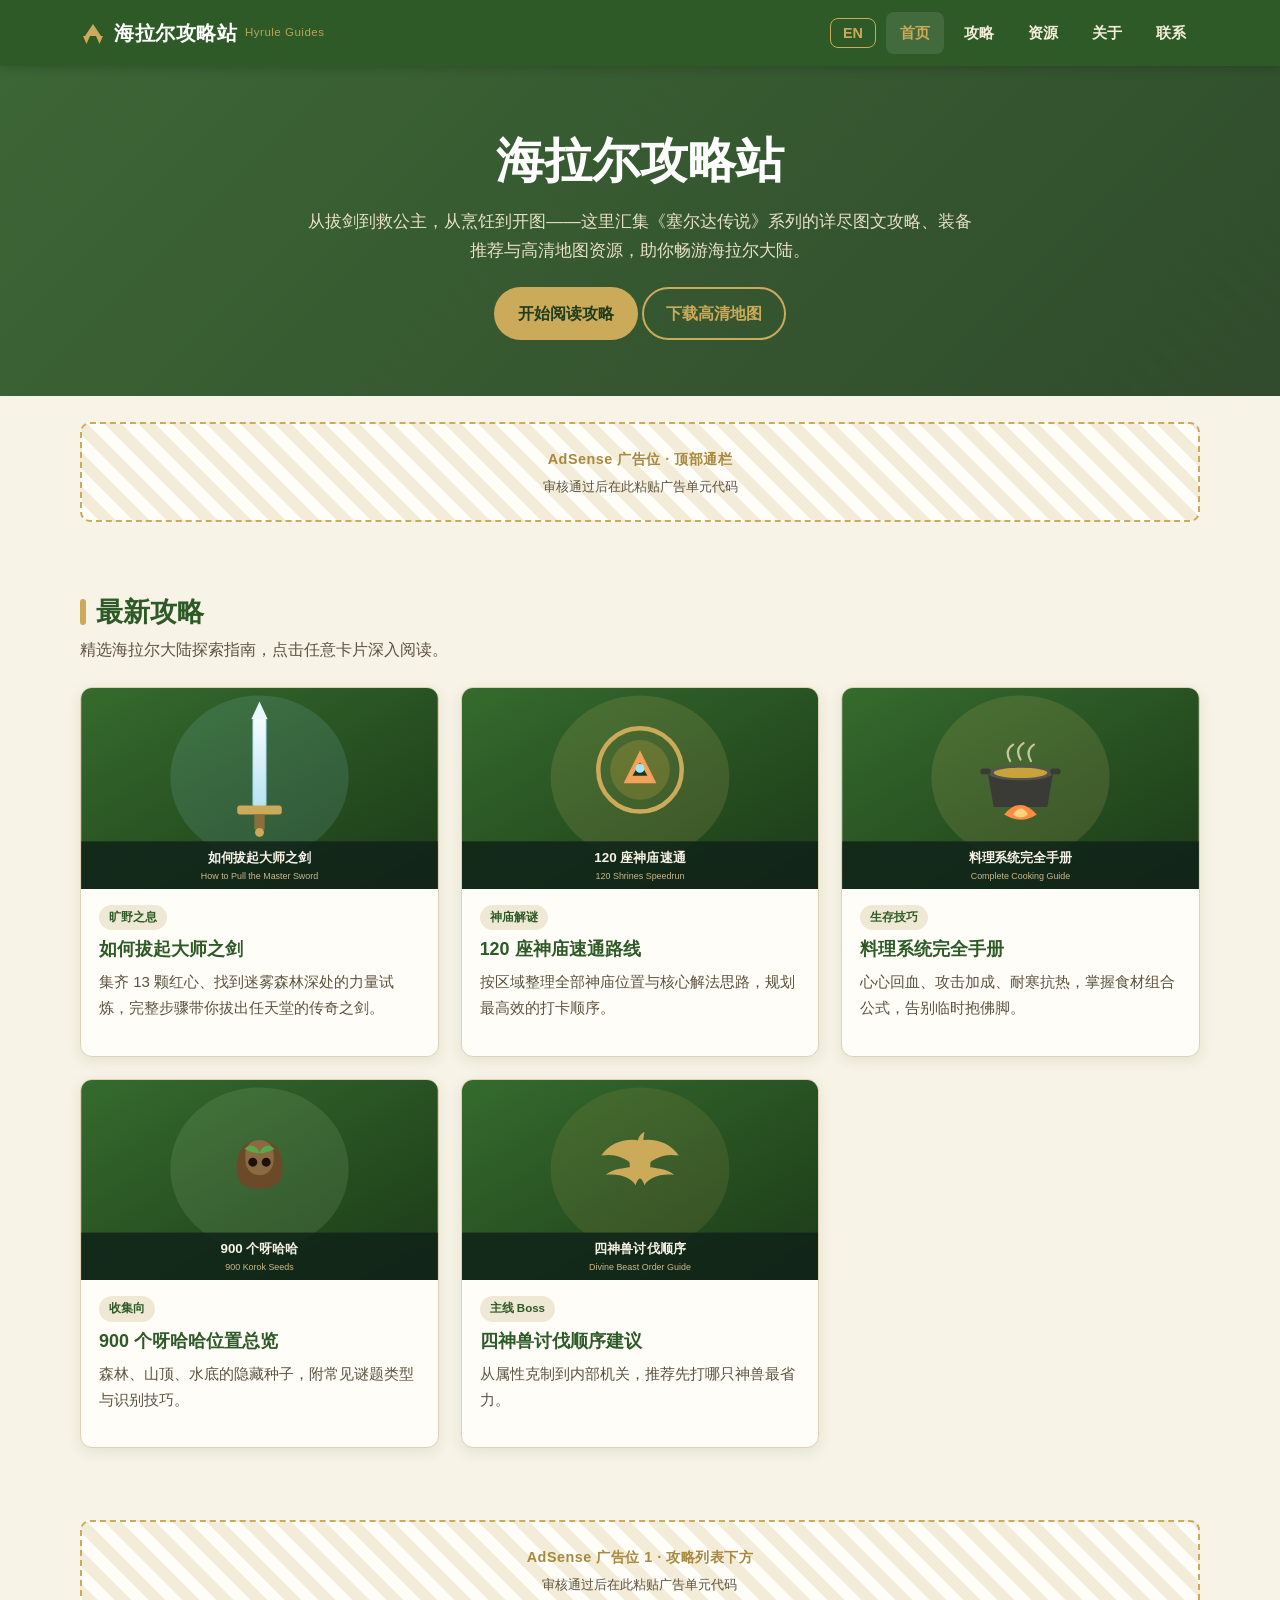
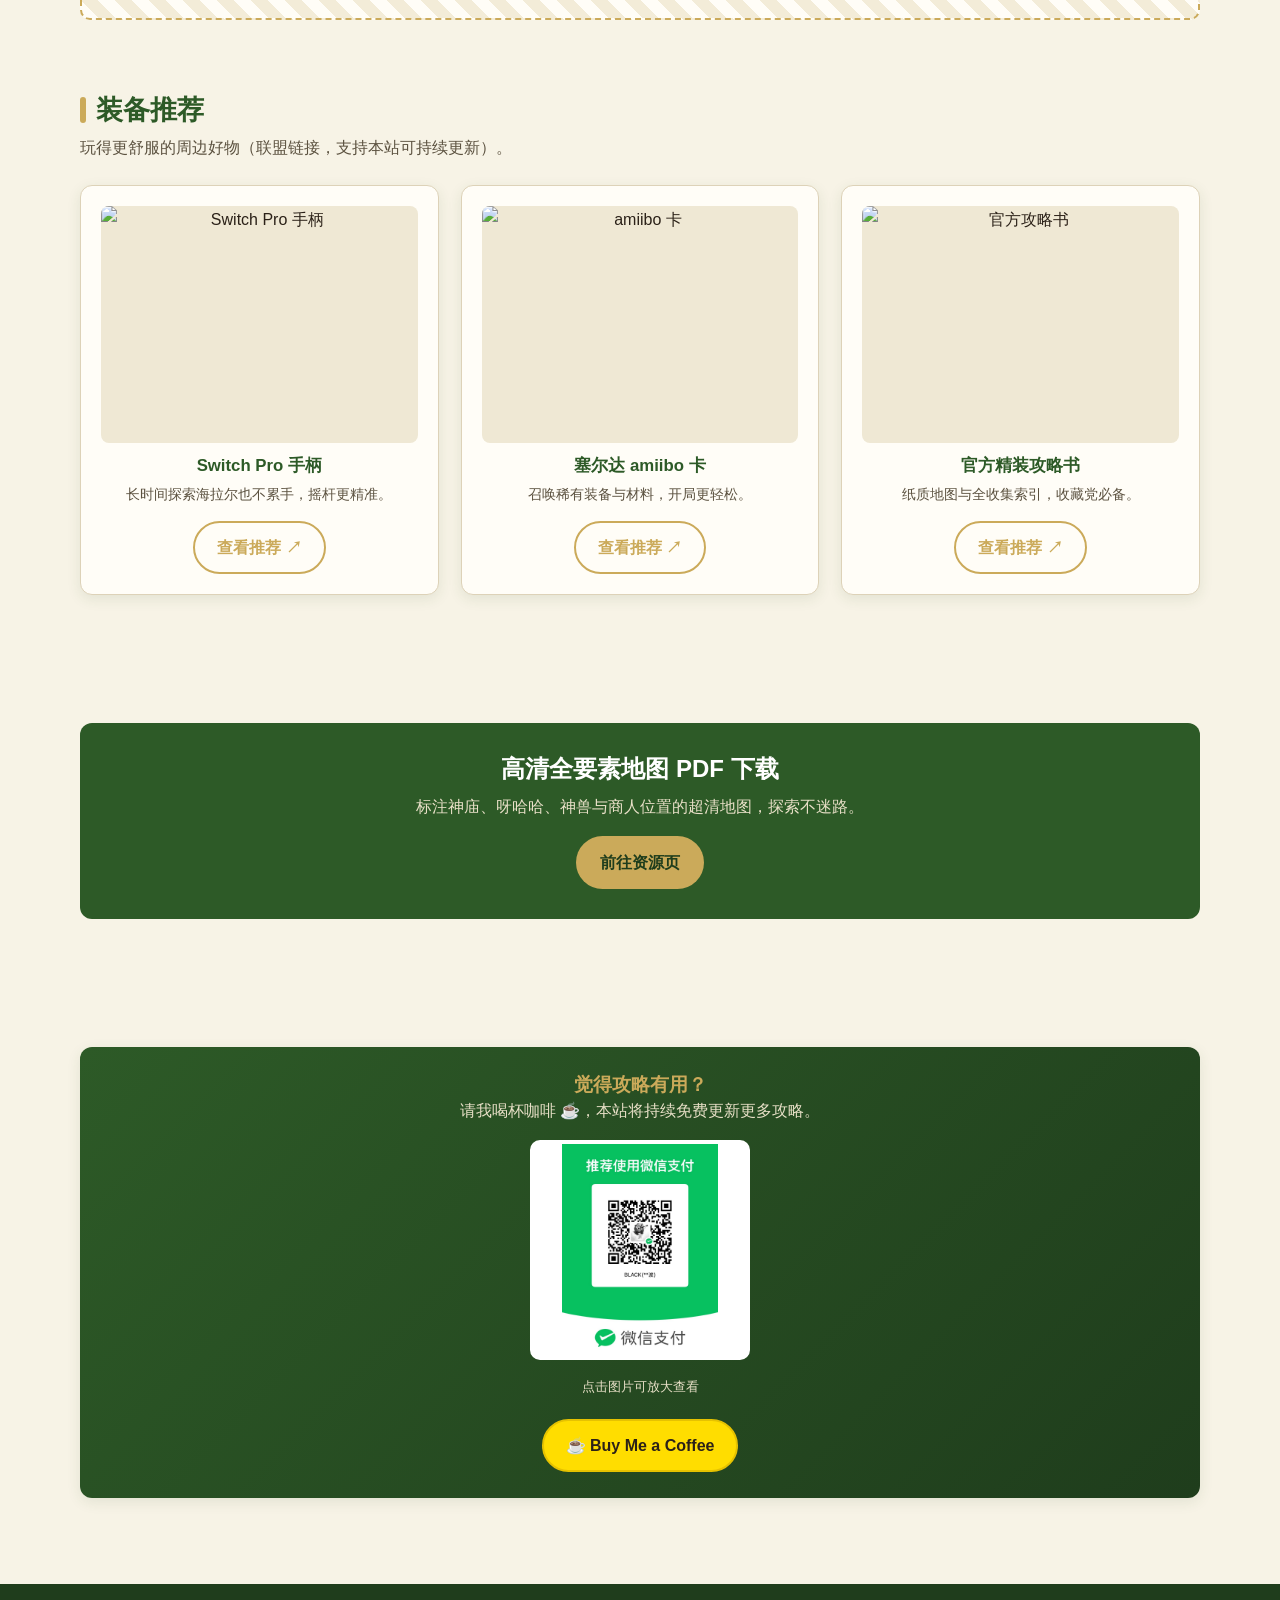
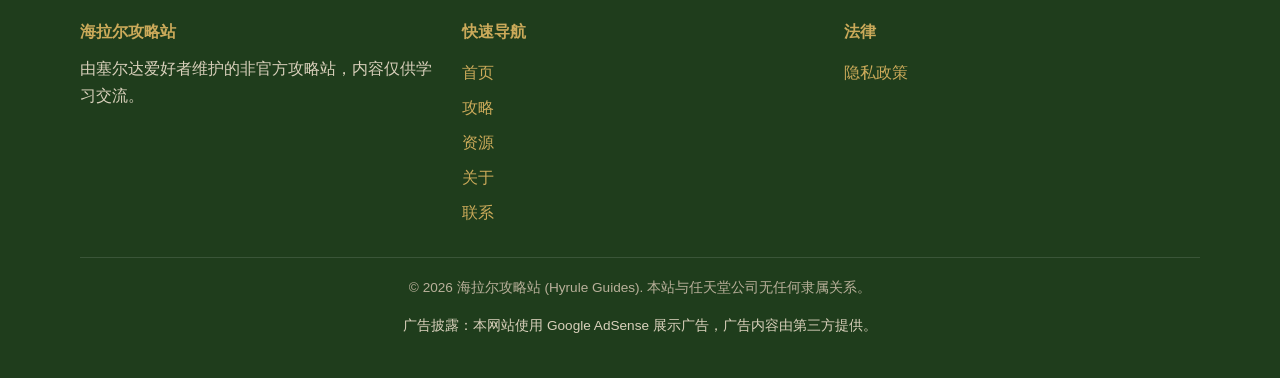
==== index.html @ 0e28026c "初始化" ====
<!DOCTYPE html>
<html lang="zh-CN">
<head>
  <meta charset="UTF-8">
  <meta name="viewport" content="width=device-width, initial-scale=1.0">
  <title data-zh="海拉尔攻略站 | 塞尔达传说全方位图文攻略" data-en="Hyrule Guides | In-Depth Zelda Walkthroughs">海拉尔攻略站 | 塞尔达传说全方位图文攻略</title>
  <meta name="description" data-zh="海拉尔攻略站（Hyrule Guides）提供《塞尔达传说：旷野之息》《王国之泪》等作品的详尽图文攻略、装备推荐与高清地图资源下载。" data-en="Hyrule Guides offers detailed Breath of the Wild & Tears of the Kingdom walkthroughs, gear recommendations and HD map downloads.">
  <!-- Google AdSense 脚本，审核后粘贴在此 -->
  <link rel="stylesheet" href="style.css">
</head>
<body>

  <!-- ===== 头部导航 ===== -->
  <header class="site-header">
    <div class="container">
      <a href="index.html" class="brand">
        <svg class="triforce" viewBox="0 0 24 22" aria-hidden="true">
          <polygon points="12,2 4,14 20,14" fill="#cbaa5a"/>
          <polygon points="2,14 9,14 5.5,22" fill="#cbaa5a"/>
          <polygon points="22,14 15,14 18.5,22" fill="#cbaa5a"/>
        </svg>
        海拉尔攻略站
        <span class="sub">Hyrule Guides</span>
      </a>
      <button class="lang-toggle" id="langToggle" aria-label="切换语言">EN</button>
      <button class="nav-toggle" aria-label="展开菜单" onclick="document.querySelector('.main-nav').classList.toggle('open')"><span class="zh">☰ 菜单</span><span class="en">☰ Menu</span></button>
      <nav class="main-nav" aria-label="主导航">
        <ul>
          <li><a href="index.html" class="active"><span class="zh">首页</span><span class="en">Home</span></a></li>
          <li><a href="guide.html"><span class="zh">攻略</span><span class="en">Guides</span></a></li>
          <li><a href="resources.html"><span class="zh">资源</span><span class="en">Resources</span></a></li>
          <li><a href="about.html"><span class="zh">关于</span><span class="en">About</span></a></li>
          <li><a href="contact.html"><span class="zh">联系</span><span class="en">Contact</span></a></li>
        </ul>
      </nav>
    </div>
  </header>

  <!-- ===== 英雄区 ===== -->
  <section class="hero">
    <h1><span class="zh">海拉尔攻略站</span><span class="en">Hyrule Guides</span></h1>
    <p class="lead"><span class="zh">从拔剑到救公主，从烹饪到开图——这里汇集《塞尔达传说》系列的详尽图文攻略、装备推荐与高清地图资源，助你畅游海拉尔大陆。</span><span class="en">From pulling the Master Sword to saving the princess — from cooking to unlocking the map. Find in-depth Zelda walkthroughs, gear picks and HD maps of Hyrule here.</span></p>
    <div class="hero-cta">
      <a href="guide.html" class="btn btn-primary"><span class="zh">开始阅读攻略</span><span class="en">Start Reading</span></a>
      <a href="resources.html" class="btn btn-outline"><span class="zh">下载高清地图</span><span class="en">Download Map</span></a>
    </div>
  </section>

  <main>
    <!-- ===== 攻略首页顶部广告位 ===== -->
    <!-- 广告位：攻略首页顶部 -->
    <div class="container">
      <div class="ad-container" aria-label="广告位">
        <span>
          <span class="ad-label"><span class="zh">AdSense 广告位 · 顶部通栏</span><span class="en">AdSense Ad · Top Banner</span></span>
          <span class="ad-note"><span class="zh">审核通过后在此粘贴广告单元代码</span><span class="en">Paste ad unit code here after approval</span></span>
        </span>
      </div>
    </div>

    <!-- ===== 最新攻略列表 ===== -->
    <section class="section" id="guides">
      <div class="container">
        <h2 class="section-title"><span class="zh">最新攻略</span><span class="en">Latest Guides</span></h2>
        <p class="section-sub"><span class="zh">精选海拉尔大陆探索指南，点击任意卡片深入阅读。</span><span class="en">Hand-picked exploration guides for Hyrule — tap any card to read more.</span></p>
        <div class="grid grid-cards">

          <article class="card">
            <img src="images/thumb-master-sword.svg" alt="大师之剑攻略缩略图" loading="lazy">
            <div class="card-body">
              <span class="card-tag"><span class="zh">旷野之息</span><span class="en">Breath of the Wild</span></span>
              <h3><a href="guide.html"><span class="zh">如何拔起大师之剑</span><span class="en">How to Pull the Master Sword</span></a></h3>
              <p><span class="zh">集齐 13 颗红心、找到迷雾森林深处的力量试炼，完整步骤带你拔出任天堂的传奇之剑。</span><span class="en">Gather 13 hearts and find the Trial of Power deep in the Lost Woods — a step-by-step path to Nintendo's legendary blade.</span></p>
            </div>
          </article>

          <article class="card">
            <img src="images/thumb-shrine.svg" alt="神庙解谜攻略缩略图" loading="lazy">
            <div class="card-body">
              <span class="card-tag"><span class="zh">神庙解谜</span><span class="en">Shrine Puzzles</span></span>
              <h3><a href="guide-shrines.html"><span class="zh">120 座神庙速通路线</span><span class="en">120 Shrines Speedrun Route</span></a></h3>
              <p><span class="zh">按区域整理全部神庙位置与核心解法思路，规划最高效的打卡顺序。</span><span class="en">All shrine locations and core solutions by region, so you can plan the most efficient route.</span></p>
            </div>
          </article>

          <article class="card">
            <img src="images/thumb-cooking.svg" alt="料理烹饪攻略缩略图" loading="lazy">
            <div class="card-body">
              <span class="card-tag"><span class="zh">生存技巧</span><span class="en">Survival</span></span>
              <h3><a href="guide-cooking.html"><span class="zh">料理系统完全手册</span><span class="en">Complete Cooking Guide</span></a></h3>
              <p><span class="zh">心心回血、攻击加成、耐寒抗热，掌握食材组合公式，告别临时抱佛脚。</span><span class="en">Heart recovery, attack buffs, heat and cold resistance — master the ingredient formulas and stop improvising.</span></p>
            </div>
          </article>

          <article class="card">
            <img src="images/thumb-korok.svg" alt="呀哈哈收集攻略缩略图" loading="lazy">
            <div class="card-body">
              <span class="card-tag"><span class="zh">收集向</span><span class="en">Collectibles</span></span>
              <h3><a href="guide-korok.html"><span class="zh">900 个呀哈哈位置总览</span><span class="en">900 Korok Seeds Locations</span></a></h3>
              <p><span class="zh">森林、山顶、水底的隐藏种子，附常见谜题类型与识别技巧。</span><span class="en">Hidden seeds in forests, peaks and lakebeds, with common puzzle types and how to spot them.</span></p>
            </div>
          </article>

          <article class="card">
            <img src="images/thumb-divine-beast.svg" alt="神兽攻略缩略图" loading="lazy">
            <div class="card-body">
              <span class="card-tag"><span class="zh">主线 Boss</span><span class="en">Main Boss</span></span>
              <h3><a href="guide-divine-beast.html"><span class="zh">四神兽讨伐顺序建议</span><span class="en">Divine Beast Order Guide</span></a></h3>
              <p><span class="zh">从属性克制到内部机关，推荐先打哪只神兽最省力。</span><span class="en">From elemental counters to inner mechanisms — which Divine Beast to tackle first for the easiest run.</span></p>
            </div>
          </article>

        </div>
      </div>
    </section>

    <!-- ===== 列表下方横幅广告位 ===== -->
    <!-- AdSense 广告位 1 -->
    <div class="container">
      <div class="ad-container" aria-label="广告位">
        <span>
          <span class="ad-label"><span class="zh">AdSense 广告位 1 · 攻略列表下方</span><span class="en">AdSense Ad 1 · Below Guide List</span></span>
          <span class="ad-note"><span class="zh">审核通过后在此粘贴广告单元代码</span><span class="en">Paste ad unit code here after approval</span></span>
        </span>
      </div>
    </div>

    <!-- ===== 推荐装备（联盟营销） ===== -->
    <section class="section">
      <div class="container">
        <h2 class="section-title"><span class="zh">装备推荐</span><span class="en">Recommended Gear</span></h2>
        <p class="section-sub"><span class="zh">玩得更舒服的周边好物（联盟链接，支持本站可持续更新）。</span><span class="en">Comfier gear we genuinely recommend (affiliate links that help keep this site updated).</span></p>
        <div class="grid gear-grid">

          <!-- 联盟链接：Switch Pro 手柄 -->
          <div class="gear">
            <img src="https://placehold.co/400x300/efe8d4/2d5a27?text=Pro+Controller" alt="Switch Pro 手柄" loading="lazy">
            <h3><span class="zh">Switch Pro 手柄</span><span class="en">Switch Pro Controller</span></h3>
            <p><span class="zh">长时间探索海拉尔也不累手，摇杆更精准。</span><span class="en">Explore Hyrule for hours without hand fatigue, with more precise sticks.</span></p>
            <a href="#" class="btn btn-outline"><span class="zh">查看推荐 ↗</span><span class="en">View Pick ↗</span></a>
          </div>

          <!-- 联盟链接：amiibo 卡 -->
          <div class="gear">
            <img src="https://placehold.co/400x300/efe8d4/2d5a27?text=amiibo" alt="amiibo 卡" loading="lazy">
            <h3><span class="zh">塞尔达 amiibo 卡</span><span class="en">Zelda amiibo Cards</span></h3>
            <p><span class="zh">召唤稀有装备与材料，开局更轻松。</span><span class="en">Summon rare gear and materials to make your early game easier.</span></p>
            <a href="#" class="btn btn-outline"><span class="zh">查看推荐 ↗</span><span class="en">View Pick ↗</span></a>
          </div>

          <!-- 联盟链接：攻略书 -->
          <div class="gear">
            <img src="https://placehold.co/400x300/efe8d4/2d5a27?text=Guide+Book" alt="官方攻略书" loading="lazy">
            <h3><span class="zh">官方精装攻略书</span><span class="en">Official Guide Book</span></h3>
            <p><span class="zh">纸质地图与全收集索引，收藏党必备。</span><span class="en">Paper maps and a full collectibles index — a must for collectors.</span></p>
            <a href="#" class="btn btn-outline"><span class="zh">查看推荐 ↗</span><span class="en">View Pick ↗</span></a>
          </div>

        </div>
      </div>
    </section>

    <!-- ===== 资源下载入口 ===== -->
    <section class="section">
      <div class="container">
        <div class="cta-banner">
          <h2><span class="zh">高清全要素地图 PDF 下载</span><span class="en">HD Full-Map PDF Download</span></h2>
          <p><span class="zh">标注神庙、呀哈哈、神兽与商人位置的超清地图，探索不迷路。</span><span class="en">An ultra-clear map marking shrines, Korok seeds, Divine Beasts and merchants — never get lost.</span></p>
          <a href="resources.html" class="btn btn-primary"><span class="zh">前往资源页</span><span class="en">Go to Resources</span></a>
        </div>
      </div>
    </section>

    <!-- ===== 赞助打赏区域 ===== -->
    <section class="section">
      <div class="container">
        <div class="sponsor-box">
          <h3><span class="zh">觉得攻略有用？</span><span class="en">Found the guides helpful?</span></h3>
          <p><span class="zh">请我喝杯咖啡 ☕，本站将持续免费更新更多攻略。</span><span class="en">Buy me a coffee ☕ and we'll keep publishing free guides.</span></p>
          <!-- 收款码图片：微信 -->
          <img class="qr" src="images/qr-wechat.jpg" alt="微信收款码">
          <!-- 赞助按钮：Buy Me a Coffee -->
          <div>
            <a href="#" class="btn btn-coffee">☕ Buy Me a Coffee</a>
          </div>
        </div>
      </div>
    </section>
  </main>

  <!-- ===== 页脚 ===== -->
  <footer class="site-footer">
    <div class="container">
      <div class="footer-cols">
        <div>
          <h4><span class="zh">海拉尔攻略站</span><span class="en">Hyrule Guides</span></h4>
          <p><span class="zh">由塞尔达爱好者维护的非官方攻略站，内容仅供学习交流。</span><span class="en">An unofficial fan site maintained by Zelda lovers, for learning and discussion.</span></p>
        </div>
        <div>
          <h4><span class="zh">快速导航</span><span class="en">Quick Links</span></h4>
          <ul>
            <li><a href="index.html"><span class="zh">首页</span><span class="en">Home</span></a></li>
            <li><a href="guide.html"><span class="zh">攻略</span><span class="en">Guides</span></a></li>
            <li><a href="resources.html"><span class="zh">资源</span><span class="en">Resources</span></a></li>
            <li><a href="about.html"><span class="zh">关于</span><span class="en">About</span></a></li>
            <li><a href="contact.html"><span class="zh">联系</span><span class="en">Contact</span></a></li>
          </ul>
        </div>
        <div>
          <h4><span class="zh">法律</span><span class="en">Legal</span></h4>
          <ul>
            <li><a href="privacy.html"><span class="zh">隐私政策</span><span class="en">Privacy Policy</span></a></li>
          </ul>
        </div>
      </div>
      <div class="footer-bottom">
        <p>© <span id="year">2026</span> <span class="zh">海拉尔攻略站 (Hyrule Guides). 本站与任天堂公司无任何隶属关系。</span><span class="en">Hyrule Guides. This site is not affiliated with Nintendo Co., Ltd.</span></p>
        <p class="ad-disclosure"><span class="zh">广告披露：本网站使用 Google AdSense 展示广告，广告内容由第三方提供。</span><span class="en">Ad disclosure: This website displays ads served by Google AdSense; ad content is provided by third parties.</span></p>
      </div>
    </div>
  </footer>

  <script src="script.js"></script>
</body>
</html>
---- style.css ----
/* =========================================================
   海拉尔攻略站 (Hyrule Guides) — 全局样式
   主题：塞尔达传说 / 海拉尔
   主色：海拉尔绿 #2d5a27 / 金色 #cbaa5a / 羊皮纸 #f7f3e6
   ========================================================= */

:root {
  --green: #2d5a27;        /* 海拉尔绿（主色） */
  --green-dark: #1f3d1c;   /* 深绿（悬停/页脚） */
  --gold: #cbaa5a;         /* 金色（链接/强调） */
  --gold-dark: #a8893f;    /* 深金（悬停） */
  --parchment: #f7f3e6;    /* 羊皮纸背景 */
  --parchment-2: #efe8d4;  /* 次级背景 */
  --card: #fffdf7;         /* 卡片底色 */
  --ink: #2b2118;          /* 正文文字 */
  --ink-soft: #5c5240;     /* 次要文字 */
  --line: #ddd2b8;         /* 描边 */
  --shadow: 0 4px 14px rgba(45, 90, 39, 0.10);
  --radius: 12px;
  --maxw: 1160px;
  font-family: 'Segoe UI', 'Noto Sans SC', sans-serif;
}

/* ---------- 基础重置 ---------- */
* { box-sizing: border-box; margin: 0; padding: 0; }
html { scroll-behavior: smooth; }
body {
  background: var(--parchment);
  color: var(--ink);
  line-height: 1.7;
  font-size: 16px;
  -webkit-font-smoothing: antialiased;
}
img { max-width: 100%; display: block; }
a { color: var(--gold-dark); text-decoration: none; transition: color .2s; }
a:hover { color: var(--green); }
h1, h2, h3, h4 { line-height: 1.3; color: var(--green); font-weight: 700; }
p { margin: 0 0 1em; }
ul, ol { margin: 0 0 1em 1.2em; }

.container { max-width: var(--maxw); margin: 0 auto; padding: 0 20px; }

/* ---------- Triforce 标志（纯 CSS/SVG 风格） ---------- */
.triforce {
  display: inline-block;
  width: 26px; height: 22px;
  vertical-align: middle;
  margin-right: 8px;
}

/* ---------- 头部导航 ---------- */
.site-header {
  background: var(--green);
  color: #fff;
  box-shadow: 0 2px 10px rgba(0,0,0,.18);
  position: sticky; top: 0; z-index: 50;
}
.site-header .container {
  display: flex; align-items: center; justify-content: space-between;
  flex-wrap: wrap; gap: 10px; padding-top: 12px; padding-bottom: 12px;
}
.brand {
  display: flex; align-items: center;
  color: #fff; font-weight: 800; font-size: 1.25rem; letter-spacing: .5px;
}
.brand:hover { color: var(--gold); }
.brand .sub { font-size: .72rem; color: var(--gold); font-weight: 500; margin-left: 8px; opacity: .9; }

.nav-toggle {
  display: none; background: transparent; border: 1px solid var(--gold);
  color: var(--gold); border-radius: 8px; padding: 6px 12px; cursor: pointer; font-size: 1rem;
}
.main-nav ul { list-style: none; display: flex; gap: 6px; margin: 0; }
.main-nav a {
  display: block; padding: 8px 14px; border-radius: 8px;
  color: #f3ecd8; font-weight: 600; font-size: .96rem;
}
.main-nav a:hover, .main-nav a.active { background: rgba(255,255,255,.10); color: var(--gold); }

/* ---------- 英雄区 ---------- */
.hero {
  background:
    linear-gradient(135deg, rgba(45,90,39,.92), rgba(31,61,28,.92)),
    repeating-linear-gradient(45deg, rgba(203,170,90,.06) 0 12px, transparent 12px 24px);
  color: #fbf6e7; text-align: center; padding: 64px 20px 56px;
}
.hero h1 { color: #fff; font-size: clamp(2rem, 5vw, 3rem); margin-bottom: 14px; }
.hero .lead { max-width: 680px; margin: 0 auto 18px; color: #e9e0c8; font-size: 1.08rem; }
.hero .hero-cta { margin-top: 22px; }

/* ---------- 按钮 ---------- */
.btn {
  display: inline-block; padding: 11px 22px; border-radius: 999px;
  font-weight: 700; cursor: pointer; border: 2px solid transparent;
  transition: transform .15s, background .2s, border-color .2s, color .2s;
}
.btn:active { transform: translateY(1px); }
.btn-primary { background: var(--gold); color: var(--green-dark); }
.btn-primary:hover { background: var(--gold-dark); color: #fff; }
.btn-outline { background: transparent; border-color: var(--gold); color: var(--gold); }
.btn-outline:hover { background: var(--gold); color: var(--green-dark); }
.btn-coffee { background: #ffdd00; color: #2b2118; border-color: #e6c200; }
.btn-coffee:hover { background: #ffe84d; color: #2b2118; }

/* ---------- 内容区块 ---------- */
.section { padding: 46px 0; }
.section-title {
  font-size: 1.7rem; margin-bottom: 6px; display: flex; align-items: center; gap: 10px;
}
.section-title::before {
  content: ""; width: 6px; height: 26px; border-radius: 3px;
  background: var(--gold); display: inline-block;
}
.section-sub { color: var(--ink-soft); margin-bottom: 24px; }

/* ---------- 卡片网格 ---------- */
.grid { display: grid; gap: 22px; }
.grid-cards { grid-template-columns: repeat(auto-fill, minmax(280px, 1fr)); }
.card {
  background: var(--card); border: 1px solid var(--line);
  border-radius: var(--radius); overflow: hidden; box-shadow: var(--shadow);
  transition: transform .18s, box-shadow .18s; display: flex; flex-direction: column;
}
.card:hover { transform: translateY(-4px); box-shadow: 0 10px 24px rgba(45,90,39,.16); }
.card img { width: 100%; aspect-ratio: 16/9; object-fit: cover; background: var(--parchment-2); }
.card-body { padding: 16px 18px 20px; display: flex; flex-direction: column; gap: 8px; flex: 1; }
.card-body h3 { font-size: 1.12rem; }
.card-body h3 a { color: var(--green); }
.card-body h3 a:hover { color: var(--gold-dark); }
.card-body p { color: var(--ink-soft); font-size: .94rem; flex: 1; }
.card-tag {
  align-self: flex-start; font-size: .72rem; background: var(--parchment-2);
  color: var(--green); padding: 3px 10px; border-radius: 999px; font-weight: 700;
}

/* ---------- 布局：主区 + 侧边栏 ---------- */
.layout { display: grid; grid-template-columns: 1fr 300px; gap: 28px; align-items: start; }
.sidebar { display: flex; flex-direction: column; gap: 20px; }

.widget {
  background: var(--card); border: 1px solid var(--line);
  border-radius: var(--radius); padding: 18px; box-shadow: var(--shadow);
}
.widget h3 { font-size: 1.05rem; margin-bottom: 12px; display: flex; align-items: center; gap: 8px; }
.widget ul { list-style: none; margin: 0; }
.widget ul li { padding: 8px 0; border-bottom: 1px dashed var(--line); }
.widget ul li:last-child { border-bottom: none; }
.widget ul li a { color: var(--green); font-weight: 600; }
.widget ul li a:hover { color: var(--gold-dark); }

/* ---------- 文章 ---------- */
.article { background: var(--card); border: 1px solid var(--line); border-radius: var(--radius); padding: 30px 34px; box-shadow: var(--shadow); }
.article h1 { font-size: 2rem; margin-bottom: 8px; }
.article .meta { color: var(--ink-soft); font-size: .9rem; margin-bottom: 20px; }
.article h2 { font-size: 1.4rem; margin: 30px 0 12px; padding-left: 12px; border-left: 4px solid var(--gold); }
.article h3 { font-size: 1.15rem; margin: 22px 0 10px; }
.article img.thumb { width: 100%; border-radius: 10px; margin: 14px 0; background: var(--parchment-2); }
.article img.guide-fig { width: 100%; max-width: 760px; height: auto; border-radius: 10px; margin: 18px auto; display: block; background: var(--parchment-2); box-shadow: 0 2px 10px rgba(0,0,0,.12); }
.free-list a { font-weight: 700; color: var(--green); }
.article ol.steps { margin: 0 0 1em 1.4em; }
.article ol.steps li { margin-bottom: 10px; }
.article .tip {
  background: var(--parchment-2); border-left: 4px solid var(--gold);
  padding: 14px 18px; border-radius: 0 10px 10px 0; margin: 18px 0; color: var(--ink-soft);
}
.article .tip strong { color: var(--green); }

/* 内嵌联盟推荐框 */
.inline-affiliate {
  background: linear-gradient(135deg, var(--parchment-2), #fffdf7);
  border: 1px solid var(--gold); border-radius: 10px;
  padding: 16px 18px; margin: 22px 0; display: flex; align-items: center; gap: 16px; flex-wrap: wrap;
}
.inline-affiliate .ia-text { flex: 1; min-width: 200px; }
.inline-affiliate .ia-text strong { color: var(--green); }

/* 推荐装备（联盟） */
.gear-grid { grid-template-columns: repeat(auto-fit, minmax(220px, 1fr)); }
.gear {
  background: var(--card); border: 1px solid var(--line); border-radius: var(--radius);
  padding: 20px; text-align: center; box-shadow: var(--shadow);
}
.gear img { width: 100%; aspect-ratio: 4/3; object-fit: cover; border-radius: 8px; background: var(--parchment-2); margin-bottom: 12px; }
.gear h3 { font-size: 1.05rem; margin-bottom: 6px; }
.gear p { font-size: .88rem; color: var(--ink-soft); margin-bottom: 14px; }

/* 赞助 / 打赏 */
.sponsor-box {
  background: linear-gradient(135deg, var(--green), var(--green-dark));
  color: #f3ecd8; border-radius: var(--radius); padding: 26px; text-align: center; box-shadow: var(--shadow);
}
.sponsor-box h3 { color: var(--gold); }
.sponsor-box p { color: #e7dfc6; }
.sponsor-box .qr {
  width: clamp(150px, 55%, 220px); height: auto; aspect-ratio: 1 / 1; object-fit: contain;
  margin: 16px auto; border: 4px solid #fff; border-radius: 10px; background: #fff;
  cursor: zoom-in;
}
.zoom-hint { font-size: .82rem; color: var(--gold); margin: 6px 0 14px; text-align: center; }
.sponsor-box .btn-coffee { margin-top: 6px; }

/* 资源商品卡 */
.product {
  display: grid; grid-template-columns: 220px 1fr; gap: 24px; align-items: center;
  background: var(--card); border: 1px solid var(--line); border-radius: var(--radius);
  padding: 24px; box-shadow: var(--shadow); margin-bottom: 22px;
}
.product img { width: 100%; border-radius: 10px; background: var(--parchment-2); }
.product .price { font-size: 1.8rem; color: var(--gold-dark); font-weight: 800; margin: 6px 0 14px; }
.product .price small { font-size: .9rem; color: var(--ink-soft); font-weight: 500; }
.free-list li { margin-bottom: 12px; }
.free-list a { font-weight: 700; color: var(--green); }
.free-list a:hover { color: var(--gold-dark); }

/* ---------- 广告占位容器 ---------- */
.ad-container {
  min-height: 100px;
  border: 2px dashed var(--gold);
  background: repeating-linear-gradient(45deg, #fffdf7 0 12px, #f3ecd8 12px 24px);
  border-radius: 10px;
  display: flex; align-items: center; justify-content: center; text-align: center;
  color: var(--ink-soft); font-size: .9rem; padding: 16px; margin: 26px 0;
}
.ad-container .ad-label { font-weight: 700; color: var(--gold-dark); letter-spacing: .5px; }
.ad-container .ad-note { display: block; font-size: .8rem; margin-top: 4px; }

/* ---------- 号召横幅 ---------- */
.cta-banner {
  background: var(--green); color: #fbf6e7; border-radius: var(--radius);
  padding: 30px; text-align: center; margin: 36px 0;
}
.cta-banner h2 { color: #fff; margin-bottom: 8px; }
.cta-banner p { color: #e9e0c8; }

/* ---------- 页脚 ---------- */
.site-footer {
  background: var(--green-dark); color: #d9d0bb; margin-top: 40px; padding: 38px 0 26px;
}
.site-footer a { color: var(--gold); }
.site-footer a:hover { color: #fff; }
.footer-cols { display: grid; grid-template-columns: repeat(auto-fit, minmax(200px, 1fr)); gap: 26px; }
.footer-cols h4 { color: var(--gold); font-size: 1rem; margin-bottom: 12px; }
.footer-cols ul { list-style: none; margin: 0; }
.footer-cols ul li { padding: 4px 0; }
.footer-bottom {
  border-top: 1px solid rgba(255,255,255,.12); margin-top: 26px; padding-top: 18px;
  font-size: .85rem; color: #b9b09a; text-align: center; line-height: 1.8;
}
.footer-bottom .ad-disclosure { color: #d9d0bb; }

/* ---------- 面包屑 ---------- */
.breadcrumb { font-size: .85rem; color: var(--ink-soft); margin-bottom: 16px; }
.breadcrumb a { color: var(--green); }

/* ---------- 语言切换（中 / EN） ---------- */
.lang-toggle {
  margin-left: auto;
  background: transparent; border: 1px solid var(--gold); color: var(--gold);
  border-radius: 8px; padding: 6px 12px; cursor: pointer; font-weight: 700; font-size: .9rem;
  transition: background .2s, color .2s;
}
.lang-toggle:hover { background: var(--gold); color: var(--green-dark); }
/* 默认显示中文、隐藏英文；html.lang-en 时相反 */
html:not(.lang-en) .en { display: none !important; }
html.lang-en .zh { display: none !important; }

/* ---------- 响应式 ---------- */
@media (max-width: 860px) {
  .layout { grid-template-columns: 1fr; }
  .product { grid-template-columns: 1fr; }
  .product img { max-width: 260px; margin: 0 auto; }
}
@media (max-width: 680px) {
  .nav-toggle { display: block; }
  .main-nav {
    width: 100%; display: none; margin-top: 8px;
  }
  .main-nav.open { display: block; }
  .main-nav ul { flex-direction: column; gap: 2px; }
  .main-nav a { padding: 10px 12px; }
  .section { padding: 34px 0; }
  .article { padding: 22px 18px; }
  .hero { padding: 48px 16px 42px; }
}

/* ---------- 图片灯箱（点击放大） ---------- */
.zoomable { cursor: zoom-in; }
.lightbox {
  position: fixed; inset: 0; z-index: 9999;
  display: none; flex-direction: column; gap: 12px;
  align-items: center; justify-content: center;
  background: rgba(18, 28, 16, .92); padding: 24px;
}
.lightbox.open { display: flex; }
.lightbox img {
  max-width: 92vw; max-height: 80vh; width: auto; height: auto;
  border-radius: 10px; background: #fff; box-shadow: 0 12px 40px rgba(0,0,0,.55);
}
.lightbox .lb-caption { color: #f3ecd8; font-size: .9rem; text-align: center; max-width: 92vw; }
.lightbox .lb-hint { color: #cbbf9a; font-size: .8rem; }
.lightbox .lb-close {
  position: absolute; top: 16px; right: 18px;
  width: 44px; height: 44px; border-radius: 50%;
  background: rgba(255,255,255,.15); color: #fff; border: 1px solid rgba(255,255,255,.45);
  font-size: 1.5rem; line-height: 1; cursor: pointer;
}
.lightbox .lb-close:hover { background: rgba(255,255,255,.32); }
@media (max-width: 680px) {
  .lightbox img { max-width: 96vw; max-height: 76vh; }
}
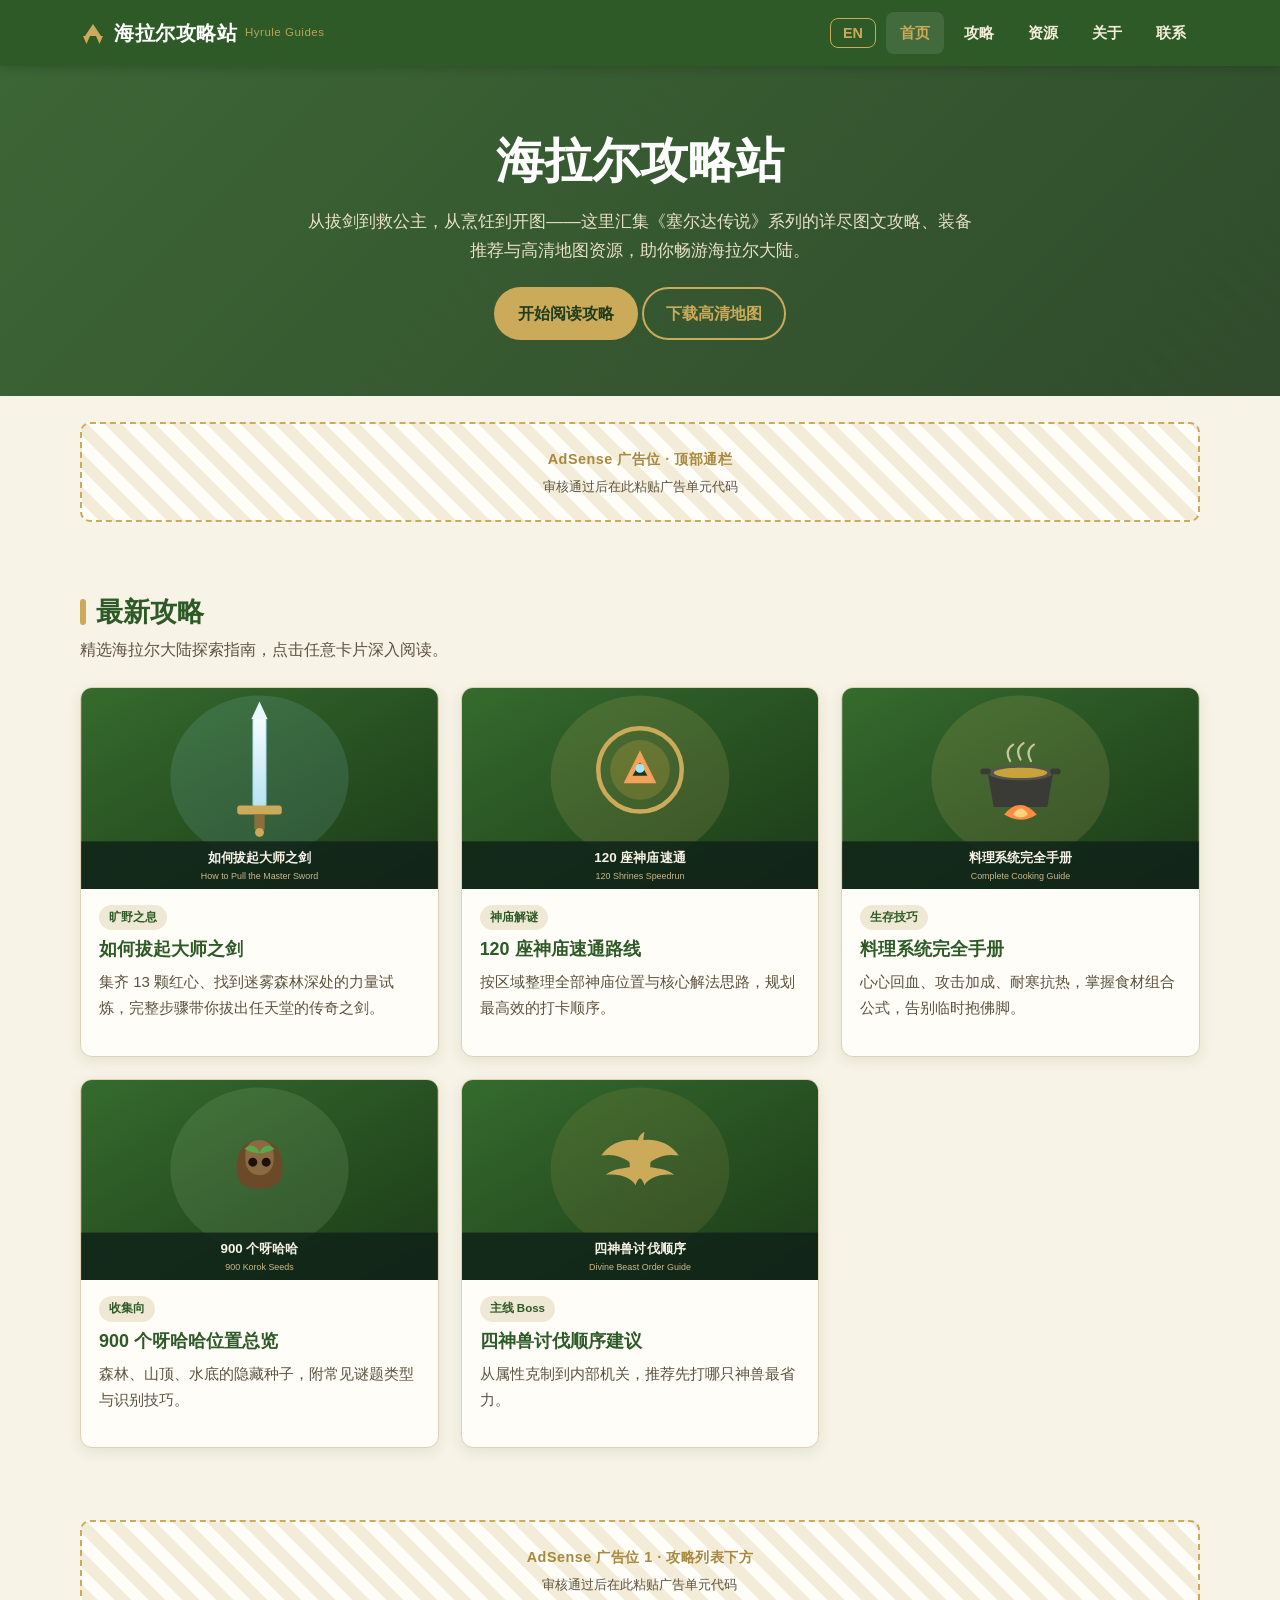
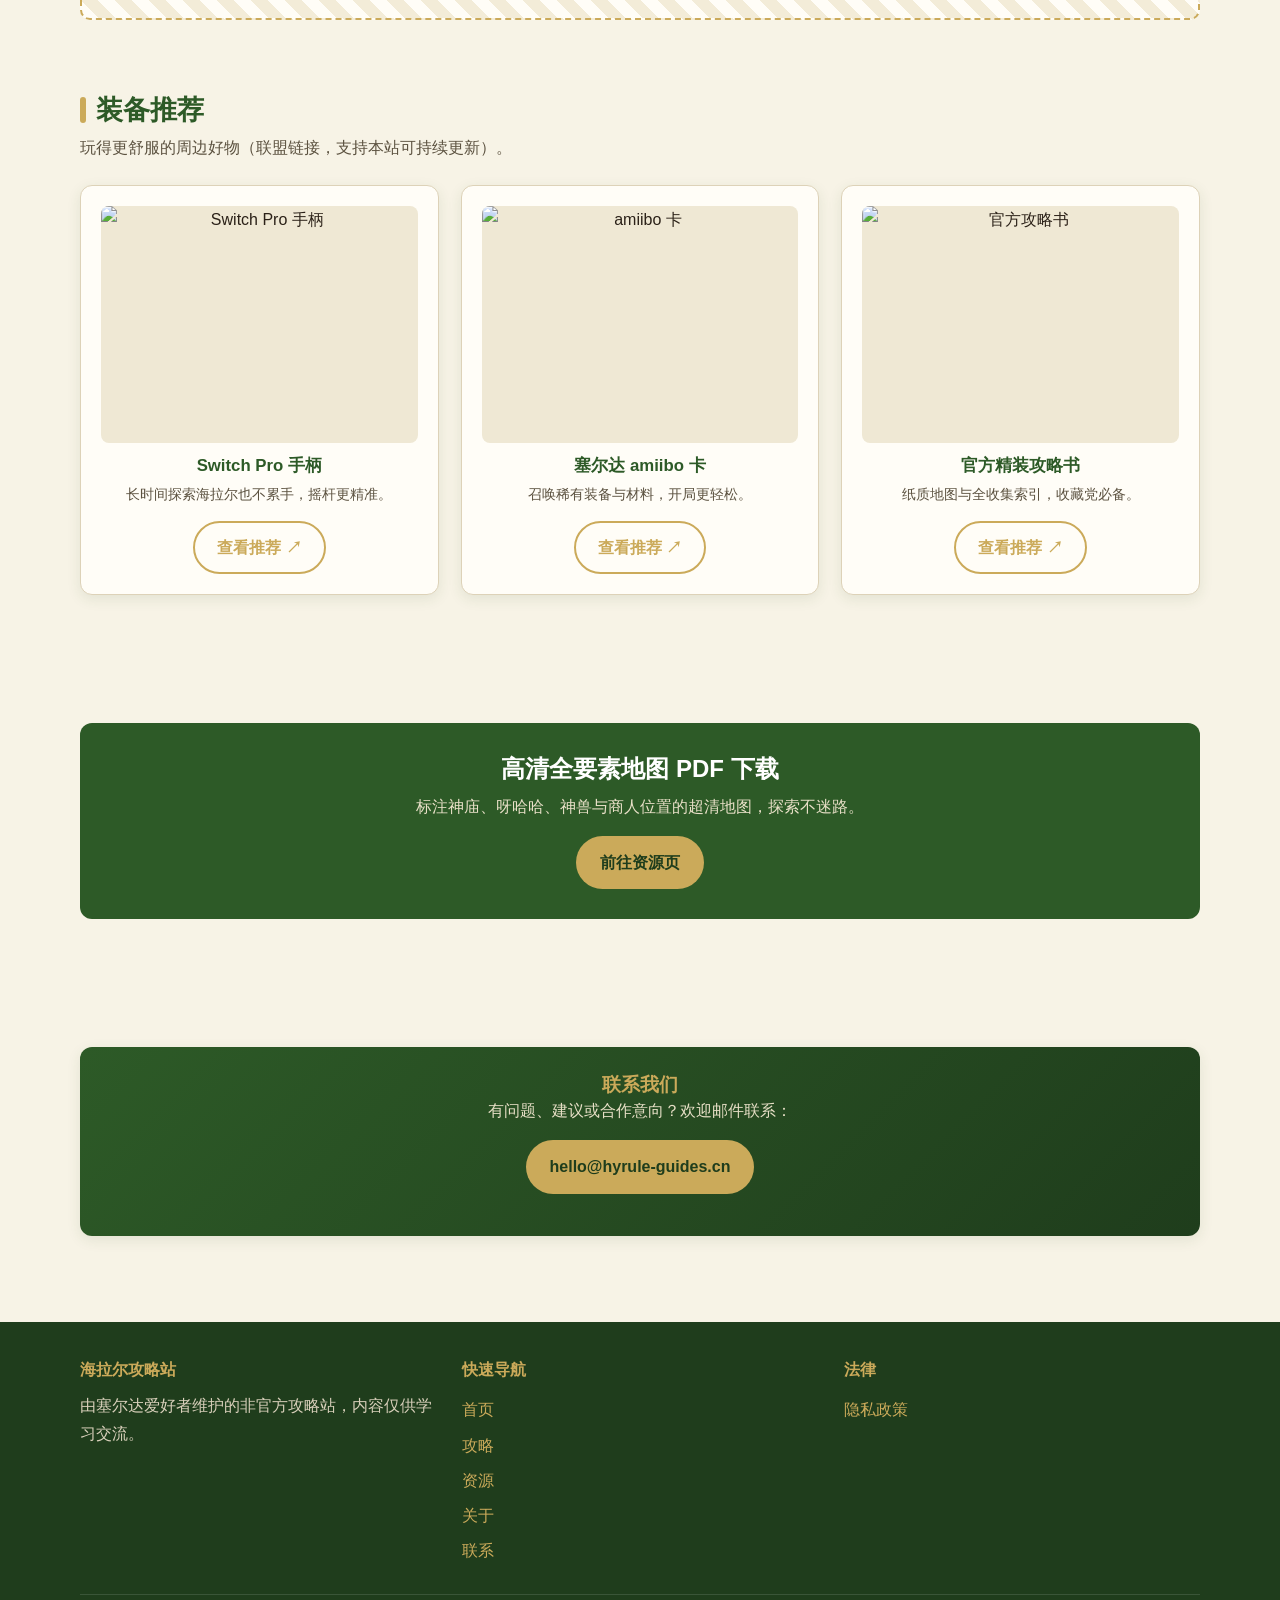
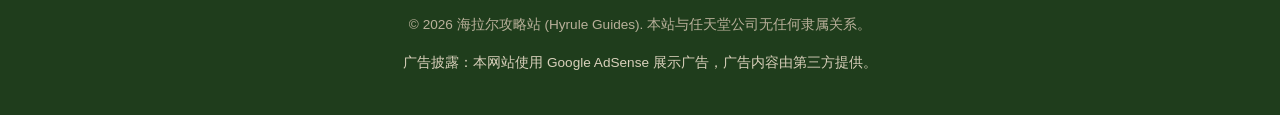
==== commit 64452769: "UPDATE" ====
--- a/index.html
+++ b/index.html
@@ -3,6 +3,7 @@
 <head>
   <meta charset="UTF-8">
   <meta name="viewport" content="width=device-width, initial-scale=1.0">
+  <link rel="icon" type="image/svg+xml" href="images/favicon.svg">
   <title data-zh="海拉尔攻略站 | 塞尔达传说全方位图文攻略" data-en="Hyrule Guides | In-Depth Zelda Walkthroughs">海拉尔攻略站 | 塞尔达传说全方位图文攻略</title>
   <meta name="description" data-zh="海拉尔攻略站（Hyrule Guides）提供《塞尔达传说：旷野之息》《王国之泪》等作品的详尽图文攻略、装备推荐与高清地图资源下载。" data-en="Hyrule Guides offers detailed Breath of the Wild & Tears of the Kingdom walkthroughs, gear recommendations and HD map downloads.">
   <!-- Google AdSense 脚本，审核后粘贴在此 -->
@@ -171,18 +172,13 @@
       </div>
     </section>
 
-    <!-- ===== 赞助打赏区域 ===== -->
+    <!-- ===== 联系我们区域 ===== -->
     <section class="section">
       <div class="container">
-        <div class="sponsor-box">
-          <h3><span class="zh">觉得攻略有用？</span><span class="en">Found the guides helpful?</span></h3>
-          <p><span class="zh">请我喝杯咖啡 ☕，本站将持续免费更新更多攻略。</span><span class="en">Buy me a coffee ☕ and we'll keep publishing free guides.</span></p>
-          <!-- 收款码图片：微信 -->
-          <img class="qr" src="images/qr-wechat.jpg" alt="微信收款码">
-          <!-- 赞助按钮：Buy Me a Coffee -->
-          <div>
-            <a href="#" class="btn btn-coffee">☕ Buy Me a Coffee</a>
-          </div>
+                <div class="sponsor-box">
+          <h3><span class="zh">联系我们</span><span class="en">Contact Us</span></h3>
+          <p><span class="zh">有问题、建议或合作意向？欢迎邮件联系：</span><span class="en">Questions, suggestions or collaboration? Email us:</span></p>
+          <p class="contact-email"><a href="mailto:hello@hyrule-guides.cn" class="btn btn-primary">hello@hyrule-guides.cn</a></p>
         </div>
       </div>
     </section>
--- a/style.css
+++ b/style.css
@@ -99,8 +99,6 @@
 .btn-primary:hover { background: var(--gold-dark); color: #fff; }
 .btn-outline { background: transparent; border-color: var(--gold); color: var(--gold); }
 .btn-outline:hover { background: var(--gold); color: var(--green-dark); }
-.btn-coffee { background: #ffdd00; color: #2b2118; border-color: #e6c200; }
-.btn-coffee:hover { background: #ffe84d; color: #2b2118; }
 
 /* ---------- 内容区块 ---------- */
 .section { padding: 46px 0; }
@@ -184,20 +182,15 @@
 .gear h3 { font-size: 1.05rem; margin-bottom: 6px; }
 .gear p { font-size: .88rem; color: var(--ink-soft); margin-bottom: 14px; }
 
-/* 赞助 / 打赏 */
+/* 联系 / 支持 */
 .sponsor-box {
   background: linear-gradient(135deg, var(--green), var(--green-dark));
   color: #f3ecd8; border-radius: var(--radius); padding: 26px; text-align: center; box-shadow: var(--shadow);
 }
 .sponsor-box h3 { color: var(--gold); }
 .sponsor-box p { color: #e7dfc6; }
-.sponsor-box .qr {
-  width: clamp(150px, 55%, 220px); height: auto; aspect-ratio: 1 / 1; object-fit: contain;
-  margin: 16px auto; border: 4px solid #fff; border-radius: 10px; background: #fff;
-  cursor: zoom-in;
-}
+.sponsor-box .contact-email { margin-top: 12px; }
 .zoom-hint { font-size: .82rem; color: var(--gold); margin: 6px 0 14px; text-align: center; }
-.sponsor-box .btn-coffee { margin-top: 6px; }
 
 /* 资源商品卡 */
 .product {
